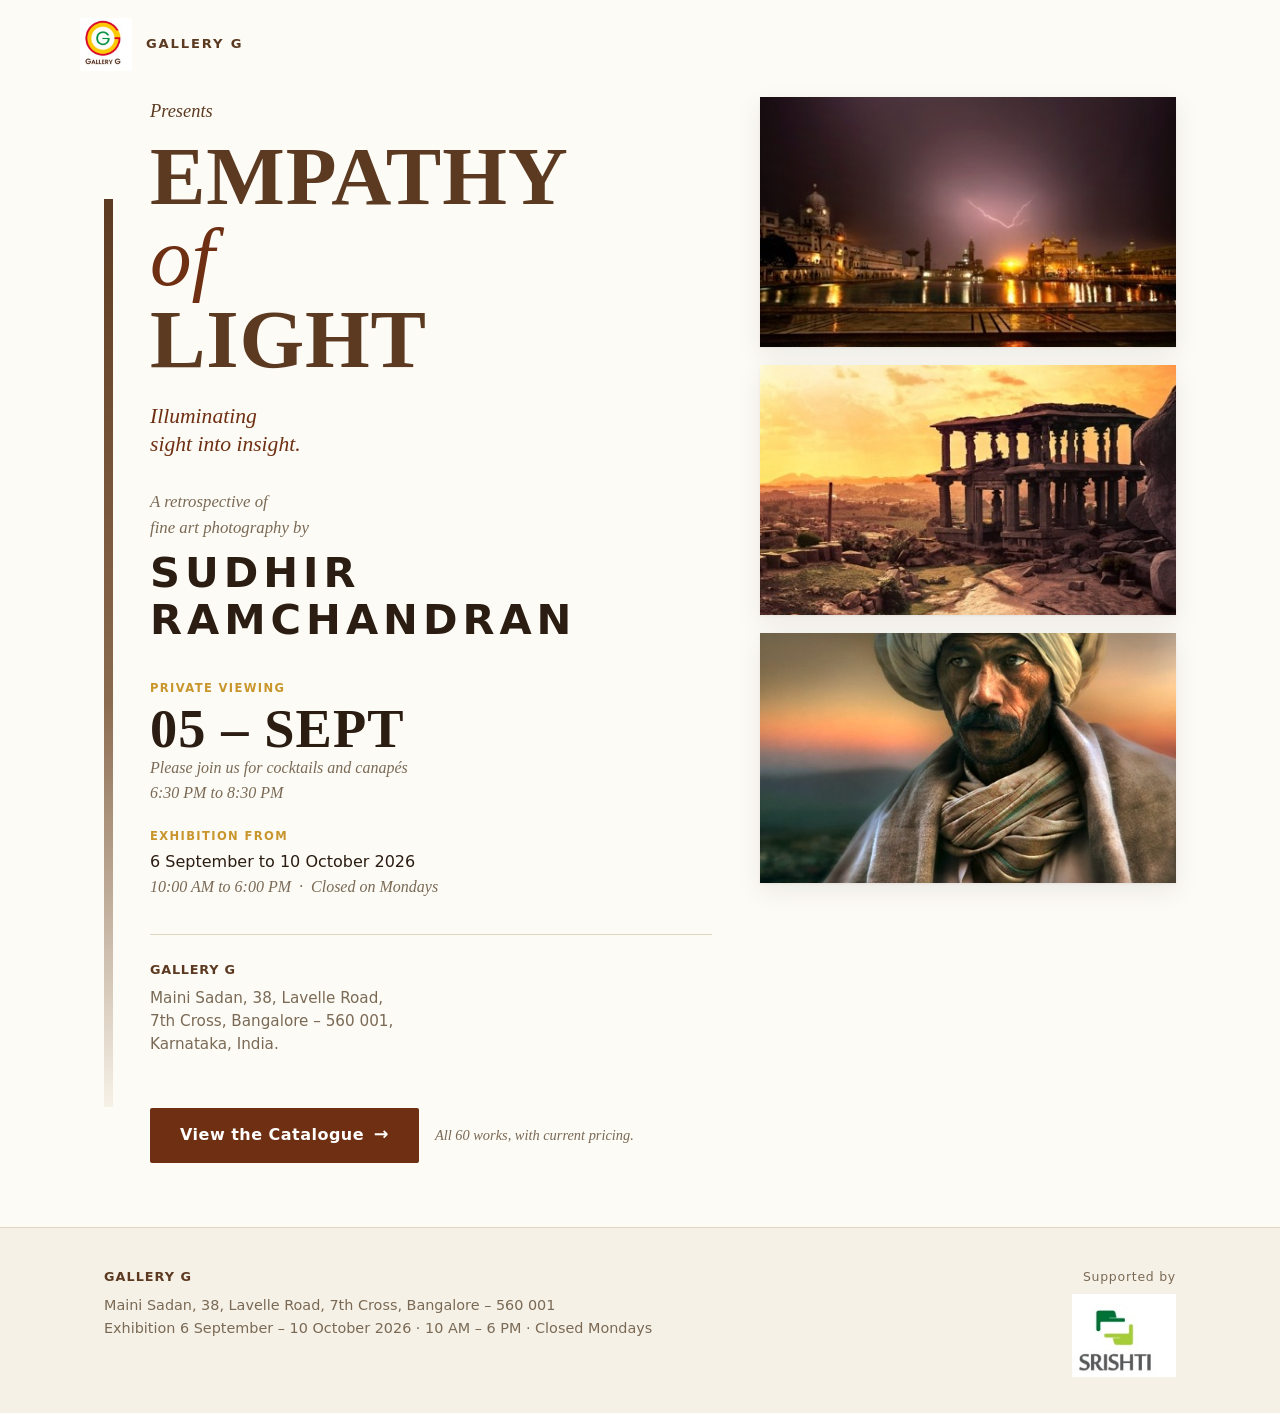
==== index.html @ 8a42157f "EMPATHY of LIGHT — landing page + live catalogue Static two-page site for Gallery G's Sudhir Ramchan" ====
<!doctype html>
<html lang="en">
<head>
<meta charset="utf-8">
<meta name="viewport" content="width=device-width, initial-scale=1">
<title>EMPATHY of LIGHT — Sudhir Ramchandran · Gallery G</title>
<meta name="description" content="Gallery G presents EMPATHY of LIGHT, a retrospective of fine art photography by Sudhir Ramchandran. 6 September to 10 October 2026, Lavelle Road, Bangalore.">
<link rel="stylesheet" href="assets/css/styles.css">
</head>
<body>

<header class="wrap brandbar">
  <img src="assets/img/gallery-g-logo.png" alt="Gallery G">
  <span class="wordmark">Gallery&nbsp;G</span>
</header>

<main class="wrap invite">
  <div class="invite-grid">
    <div class="invite-text">
      <p class="presents">Presents</p>

      <h1 class="title-lockup hero"><span>Empathy</span><span class="of">of</span><span>Light</span></h1>

      <p class="tagline">Illuminating<br>sight into insight.</p>

      <p class="retro">A retrospective of<br>fine art photography by</p>
      <p class="artist hero">Sudhir<br>Ramchandran</p>

      <div class="meta-block">
        <p class="kicker">Private viewing</p>
        <p class="dateline">05&nbsp;&ndash;&nbsp;SEPT</p>
        <p class="soft">Please join us for cocktails and canap&eacute;s</p>
        <p class="soft">6:30&nbsp;PM to 8:30&nbsp;PM</p>
      </div>

      <div class="meta-block">
        <p class="kicker">Exhibition from</p>
        <p>6&nbsp;September to 10&nbsp;October&nbsp;2026</p>
        <p class="soft">10:00&nbsp;AM to 6:00&nbsp;PM &nbsp;&middot;&nbsp; Closed on Mondays</p>
      </div>

      <address class="address">
        <span class="name">Gallery G</span>
        <p>Maini Sadan, 38, Lavelle Road,<br>
           7th Cross, Bangalore &ndash; 560&nbsp;001,<br>
           Karnataka, India.</p>
      </address>

      <div class="cta-row">
        <a class="btn" href="catalog.html">View the Catalogue <span class="arw">&rarr;</span></a>
        <span class="cta-note">All 60 works, with current pricing.</span>
      </div>
    </div>

    <div class="hero-stack">
      <figure><img src="thumbs/14-arch-02-venice-burst.jpg"
        alt="The Golden Temple, Amritsar, at night with a bolt of lightning over the sacred pool"></figure>
      <figure><img src="thumbs/31-heritage-01-hampi-mandapa-sunset.jpg"
        alt="A stone pillared mandapa on a boulder hill at Hampi, at golden sunset"></figure>
      <figure><img src="thumbs/45-port-02-turban-man.jpg"
        alt="Close-up portrait of an elderly man in a turban against a dusk sky"></figure>
    </div>
  </div>
</main>

<footer class="site-foot">
  <div class="wrap">
    <div class="f-gallery">
      <span class="name">Gallery G</span>
      <p>Maini Sadan, 38, Lavelle Road, 7th Cross, Bangalore &ndash; 560 001<br>
         Exhibition 6 September &ndash; 10 October 2026 &middot; 10 AM &ndash; 6 PM &middot; Closed Mondays</p>
    </div>
    <div class="f-support">
      <span class="lbl">Supported by</span>
      <img src="assets/img/srishti-logo.png" alt="Srishti">
    </div>
  </div>
</footer>

</body>
</html>
---- assets/css/styles.css ----
/* ============================================================
   EMPATHY of LIGHT — Gallery G
   Theme lifted from the printed invitation card.
   ============================================================ */

:root{
  --cocoa:#5c3a21;
  --cocoa-deep:#6f2f12;
  --cocoa-ink:#2b1d12;
  --cream:#f6f1e7;
  --paper:#fdfbf6;
  --gold:#c8962c;
  --muted:#7a6a55;
  --line:#e0d5c1;
  --shadow:0 1px 2px rgba(43,29,18,.06), 0 8px 24px rgba(43,29,18,.08);
  --serif:"Iowan Old Style","Palatino Linotype",Palatino,Georgia,"Times New Roman",serif;
  --sans:system-ui,-apple-system,"Segoe UI",Roboto,Helvetica,Arial,sans-serif;
  --wrap:1120px;
}

*,*::before,*::after{box-sizing:border-box}
html{-webkit-text-size-adjust:100%}
body{
  margin:0;
  background:var(--paper);
  color:var(--cocoa-ink);
  font-family:var(--sans);
  font-size:16px;
  line-height:1.55;
  -webkit-font-smoothing:antialiased;
}
img{max-width:100%;display:block}
a{color:var(--cocoa-deep)}
[hidden]{display:none!important}

.wrap{max-width:var(--wrap);margin:0 auto;padding:0 24px}

/* ---- shared brand bits ------------------------------------- */
.brandbar{
  display:flex;align-items:center;gap:14px;
  padding:18px 0;
}
.brandbar img{width:52px;height:auto}
.brandbar .wordmark{
  font-family:var(--sans);
  font-weight:700;letter-spacing:.14em;text-transform:uppercase;
  font-size:.82rem;color:var(--cocoa);
}

.title-lockup{
  font-family:var(--serif);
  text-transform:uppercase;
  font-weight:700;
  letter-spacing:.01em;
  line-height:.98;
  color:var(--cocoa);
  margin:0;
}
.title-lockup > span{display:block}
.title-lockup .of{
  text-transform:lowercase;
  font-style:italic;
  font-weight:400;
  letter-spacing:0;
  color:var(--cocoa-deep);
}

.artist{
  font-family:var(--sans);
  font-weight:700;
  text-transform:uppercase;
  letter-spacing:.12em;
  line-height:1.15;
  color:var(--cocoa-ink);
  margin:0;
}

/* ============================================================
   LANDING  (index.html)
   ============================================================ */
.invite{
  position:relative;
  padding:8px 24px 64px;
}
.invite::before{           /* left cocoa rule, echoing the flyer */
  content:"";
  position:absolute;left:24px;top:110px;bottom:120px;width:9px;
  background:linear-gradient(180deg,var(--cocoa),#8a6a4e 55%,var(--cream));
}
@media (min-width:861px){ .invite-grid{padding-left:46px} }
@media (max-width:860px){ .invite::before{display:none} }

.invite-grid{
  display:grid;
  grid-template-columns:1.15fr .85fr;
  gap:48px;
  align-items:start;
}
@media (max-width:860px){
  .invite-grid{grid-template-columns:1fr;gap:32px}
}

.presents{
  font-family:var(--serif);font-style:italic;font-size:1.15rem;
  color:var(--cocoa);margin:0 0 10px;
}
.title-lockup.hero{ font-size:clamp(3rem,9vw,5.2rem);margin-bottom:22px }
.tagline{
  font-family:var(--serif);font-style:italic;font-size:1.35rem;
  color:var(--cocoa-deep);margin:0 0 30px;line-height:1.3;
}
.retro{
  font-family:var(--serif);font-style:italic;font-size:1.05rem;
  color:var(--muted);margin:0 0 8px;
}
.artist.hero{ font-size:clamp(1.8rem,5vw,2.6rem);margin-bottom:36px }

.meta-block{ margin:0 0 22px }
.meta-block .kicker{
  font-weight:700;text-transform:uppercase;letter-spacing:.12em;
  font-size:.72rem;color:var(--gold);margin:0 0 4px;
}
.dateline{
  font-family:var(--serif);font-weight:700;
  font-size:clamp(2.4rem,7vw,3.4rem);letter-spacing:.02em;
  color:var(--cocoa-deep);line-height:1;margin:0 0 10px;
}
.meta-block p{margin:0;color:var(--cocoa-ink)}
.meta-block .soft{font-family:var(--serif);font-style:italic;color:var(--muted)}

.address{
  font-style:normal;
  margin-top:34px;padding-top:22px;border-top:1px solid var(--line);
}
.address .name{font-weight:700;letter-spacing:.06em;text-transform:uppercase;font-size:.8rem;color:var(--cocoa)}
.address p{margin:6px 0 0;color:var(--muted);font-size:.95rem;line-height:1.5}

.hero-stack{display:grid;gap:18px;align-content:space-between}
.hero-stack figure{margin:0;box-shadow:var(--shadow);background:var(--cream)}
.hero-stack img{width:100%;height:clamp(160px,27vw,250px);object-fit:cover}
@media (max-width:860px){ .hero-stack{align-content:start} }

.cta-row{
  margin-top:52px;display:flex;flex-wrap:wrap;gap:16px;align-items:center;
}
.btn{
  display:inline-flex;align-items:center;gap:.6em;
  background:var(--cocoa-deep);color:#fff;text-decoration:none;
  font-weight:600;letter-spacing:.03em;
  padding:15px 30px;border-radius:2px;
  transition:background .15s ease, transform .15s ease;
}
.btn:hover{background:#571f0b;transform:translateY(-1px)}
.btn .arw{font-size:1.1em;line-height:1}
.cta-note{color:var(--muted);font-size:.9rem;font-style:italic;font-family:var(--serif)}

/* ============================================================
   CATALOGUE  (catalog.html)
   ============================================================ */
.site-head{
  position:sticky;top:0;z-index:20;
  background:rgba(253,251,246,.92);
  backdrop-filter:saturate(1.1) blur(6px);
  border-bottom:1px solid var(--line);
}
.site-head .wrap{display:flex;align-items:center;gap:18px;height:64px}
.site-head img{width:34px}
.site-head .hd-title{
  font-family:var(--serif);text-transform:uppercase;font-weight:700;
  letter-spacing:.06em;color:var(--cocoa);font-size:1rem;
}
.site-head .hd-title .of{font-style:italic;text-transform:lowercase;font-weight:400}
.site-head .back{
  margin-left:auto;text-decoration:none;color:var(--muted);
  font-size:.85rem;letter-spacing:.04em;
}
.site-head .back:hover{color:var(--cocoa-deep)}

.cat-intro{padding:38px 0 8px}
.cat-intro h1{
  font-family:var(--serif);font-weight:700;color:var(--cocoa);
  font-size:clamp(1.6rem,4vw,2.2rem);margin:0 0 6px;
}
.cat-intro p{margin:0;color:var(--muted);max-width:60ch}

.controls{
  position:sticky;top:64px;z-index:15;
  background:var(--paper);
  padding:18px 0 14px;margin-bottom:8px;
  border-bottom:1px solid var(--line);
}
.search-wrap{position:relative;margin-bottom:14px}
.search-wrap input{
  width:100%;font:inherit;color:var(--cocoa-ink);
  padding:13px 16px 13px 42px;
  background:#fff;border:1px solid var(--line);border-radius:2px;
}
.search-wrap input:focus{outline:2px solid var(--gold);outline-offset:1px;border-color:transparent}
.search-wrap .mag{
  position:absolute;left:15px;top:50%;transform:translateY(-50%);
  color:var(--muted);font-size:1rem;pointer-events:none;
}

.chips{display:flex;flex-wrap:wrap;gap:8px}
.chip{
  font:inherit;font-size:.82rem;letter-spacing:.02em;
  padding:7px 14px;border-radius:999px;cursor:pointer;
  background:#fff;border:1px solid var(--line);color:var(--cocoa-ink);
  transition:all .12s ease;
}
.chip:hover{border-color:var(--cocoa)}
.chip[aria-pressed="true"]{background:var(--cocoa-deep);border-color:var(--cocoa-deep);color:#fff}

.count{
  margin:16px 0 22px;color:var(--muted);font-size:.85rem;
  letter-spacing:.04em;text-transform:uppercase;
}

.grid{
  display:grid;
  grid-template-columns:repeat(auto-fill,minmax(260px,1fr));
  gap:26px;
  padding-bottom:80px;
}
.card{
  background:#fff;border:1px solid var(--line);border-radius:3px;
  overflow:hidden;display:flex;flex-direction:column;
  box-shadow:var(--shadow);
}
.thumb{
  position:relative;aspect-ratio:4/3;background:var(--cream);overflow:hidden;
}
.thumb img{width:100%;height:100%;object-fit:cover}
.thumb.noimg{
  background:linear-gradient(135deg,var(--cocoa),#8a6a4e);
}
.thumb.noimg::after{
  content:"#" attr(data-no);
  position:absolute;inset:0;display:flex;align-items:center;justify-content:center;
  color:rgba(255,255,255,.85);font-family:var(--serif);font-size:1.6rem;letter-spacing:.05em;
}
.card .body{padding:16px 16px 14px;display:flex;flex-direction:column;gap:12px;flex:1}
.card .desc{margin:0;font-size:.95rem;line-height:1.4;color:var(--cocoa-ink)}
.card .meta{
  margin:0;display:grid;grid-template-columns:auto 1fr;gap:3px 14px;
  font-size:.8rem;border-top:1px solid var(--line);padding-top:12px;
}
.card .meta dt{color:var(--muted);text-transform:uppercase;letter-spacing:.06em;font-size:.68rem;align-self:center}
.card .meta dd{margin:0;font-weight:600;color:var(--cocoa-ink)}
.card .meta dd.price{color:var(--cocoa-deep)}
.card .enquire{
  margin-top:auto;align-self:flex-start;
  font-size:.82rem;font-weight:600;letter-spacing:.03em;
  text-decoration:none;color:var(--cocoa-deep);
  border-bottom:1px solid currentColor;padding-bottom:1px;
}
.card .enquire:hover{color:#571f0b}

.state{
  grid-column:1/-1;text-align:center;color:var(--muted);
  font-family:var(--serif);font-style:italic;font-size:1.1rem;padding:60px 0;
}
.banner{
  grid-column:1/-1;
  background:var(--cocoa-deep);color:#fff;border-radius:2px;
  padding:16px 20px;font-size:.92rem;
}
.banner button{
  font:inherit;margin-left:12px;color:#fff;background:transparent;
  border:1px solid rgba(255,255,255,.5);border-radius:2px;padding:4px 12px;cursor:pointer;
}

/* ---- shared footer --------------------------------------- */
.site-foot{
  border-top:1px solid var(--line);background:var(--cream);
}
.site-foot .wrap{
  display:flex;flex-wrap:wrap;gap:28px 48px;align-items:flex-start;
  padding:36px 24px;
}
.site-foot .f-gallery .name{
  font-weight:700;text-transform:uppercase;letter-spacing:.08em;
  font-size:.8rem;color:var(--cocoa);
}
.site-foot .f-gallery p{margin:6px 0 0;color:var(--muted);font-size:.9rem;line-height:1.55}
.site-foot .f-support{margin-left:auto;text-align:right}
.site-foot .f-support .lbl{color:var(--muted);font-size:.78rem;letter-spacing:.06em}
.site-foot .f-support img{width:104px;margin-top:6px;margin-left:auto}

@media (max-width:640px){
  .wrap{padding:0 18px}
  .site-foot .f-support{margin-left:0;text-align:left}
  .site-foot .f-support img{margin-left:0}
}
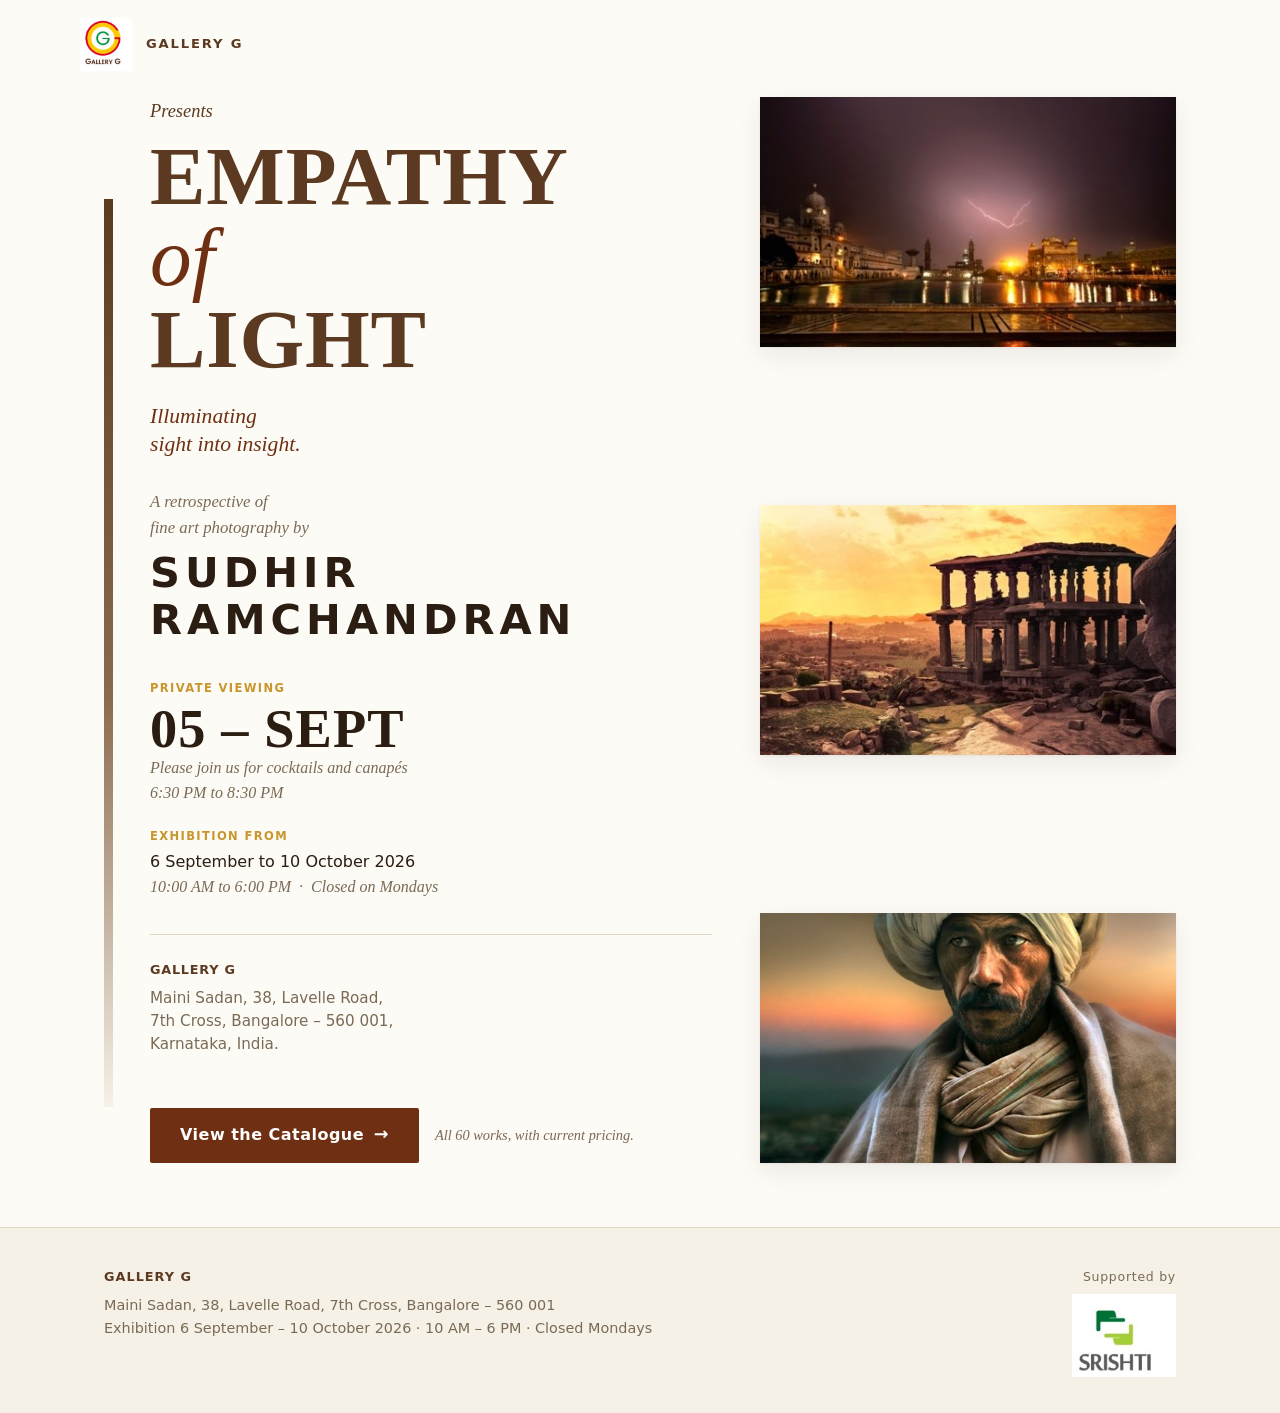
==== commit 06fd6fca: "Centre the summary columns, fit it to two pages, retire catalog.html The summary's two money columns" ====
--- a/index.html
+++ b/index.html
@@ -47,7 +47,7 @@
       </address>
 
       <div class="cta-row">
-        <a class="btn" href="catalog.html">View the Catalogue <span class="arw">&rarr;</span></a>
+        <a class="btn" href="reference.html">View the Catalogue <span class="arw">&rarr;</span></a>
         <span class="cta-note">All 60 works, with current pricing.</span>
       </div>
     </div>
--- a/assets/css/styles.css
+++ b/assets/css/styles.css
@@ -135,7 +135,7 @@
 .address .name{font-weight:700;letter-spacing:.06em;text-transform:uppercase;font-size:.8rem;color:var(--cocoa)}
 .address p{margin:6px 0 0;color:var(--muted);font-size:.95rem;line-height:1.5}
 
-.hero-stack{display:grid;gap:18px;align-content:space-between}
+.hero-stack{display:grid;gap:18px;align-self:stretch;align-content:space-between}
 .hero-stack figure{margin:0;box-shadow:var(--shadow);background:var(--cream)}
 .hero-stack img{width:100%;height:clamp(160px,27vw,250px);object-fit:cover}
 @media (max-width:860px){ .hero-stack{align-content:start} }
@@ -225,8 +225,13 @@
 .card{
   background:#fff;border:1px solid var(--line);border-radius:3px;
   overflow:hidden;display:flex;flex-direction:column;
-  box-shadow:var(--shadow);
-}
+  box-shadow:var(--shadow);cursor:pointer;
+  transition:transform .12s ease, box-shadow .12s ease, border-color .12s ease;
+}
+.card:hover{transform:translateY(-2px);border-color:var(--cocoa);
+  box-shadow:0 2px 4px rgba(43,29,18,.08),0 14px 34px rgba(43,29,18,.13)}
+.card:focus-visible{outline:2px solid var(--gold);outline-offset:2px}
+.card:hover .card-hint{color:var(--cocoa-deep)}
 .thumb{
   position:relative;aspect-ratio:4/3;background:var(--cream);overflow:hidden;
 }
@@ -248,13 +253,10 @@
 .card .meta dt{color:var(--muted);text-transform:uppercase;letter-spacing:.06em;font-size:.68rem;align-self:center}
 .card .meta dd{margin:0;font-weight:600;color:var(--cocoa-ink)}
 .card .meta dd.price{color:var(--cocoa-deep)}
-.card .enquire{
-  margin-top:auto;align-self:flex-start;
-  font-size:.82rem;font-weight:600;letter-spacing:.03em;
-  text-decoration:none;color:var(--cocoa-deep);
-  border-bottom:1px solid currentColor;padding-bottom:1px;
-}
-.card .enquire:hover{color:#571f0b}
+.card .card-hint{
+  margin-top:auto;font-size:.76rem;letter-spacing:.02em;
+  color:var(--muted);transition:color .12s ease;
+}
 
 .state{
   grid-column:1/-1;text-align:center;color:var(--muted);
@@ -292,3 +294,96 @@
   .site-foot .f-support{margin-left:0;text-align:left}
   .site-foot .f-support img{margin-left:0}
 }
+
+/* ============================================================
+   POPUP  (photograph → sizes & stock)
+   ============================================================ */
+body.modal-open{overflow:hidden}
+.modal{
+  position:fixed;inset:0;z-index:60;
+  display:flex;align-items:flex-start;justify-content:center;
+  padding:40px 20px;
+  background:rgba(30,18,10,.55);
+  overflow-y:auto;
+  -webkit-backdrop-filter:blur(2px);backdrop-filter:blur(2px);
+}
+.modal-body{
+  position:relative;width:100%;max-width:720px;
+  background:var(--paper);border-radius:4px;
+  box-shadow:0 20px 60px rgba(20,12,6,.4);
+  padding:34px;
+}
+.m-close{
+  position:absolute;top:12px;right:14px;
+  font:inherit;font-size:1.5rem;line-height:1;
+  width:38px;height:38px;border-radius:50%;
+  border:1px solid var(--line);background:#fff;color:var(--muted);cursor:pointer;
+}
+.m-close:hover{color:var(--cocoa-deep);border-color:var(--cocoa)}
+
+.m-head{display:grid;grid-template-columns:230px 1fr;gap:26px;align-items:start}
+.m-figure{margin:0;border-radius:3px;overflow:hidden;background:var(--cream);aspect-ratio:4/3}
+.m-figure img{width:100%;height:100%;object-fit:cover;display:block}
+.m-figure.noimg{background:linear-gradient(135deg,var(--cocoa),#8a6a4e);position:relative}
+.m-figure.noimg::after{
+  content:"#" attr(data-no);position:absolute;inset:0;
+  display:flex;align-items:center;justify-content:center;
+  color:rgba(255,255,255,.85);font-family:var(--serif);font-size:1.6rem;
+}
+.m-cat{margin:0 0 4px;font-size:.74rem;letter-spacing:.08em;text-transform:uppercase;color:var(--muted)}
+.m-title{
+  font-family:var(--serif);font-weight:700;color:var(--cocoa);
+  font-size:1.3rem;line-height:1.25;margin:0 0 16px;
+}
+
+.section-label{
+  margin:0 0 6px;font-size:.7rem;font-weight:700;letter-spacing:.1em;
+  text-transform:uppercase;color:var(--gold);
+}
+.wall-piece{border-left:3px solid var(--cocoa);padding-left:14px}
+.wall-price{
+  font-family:var(--serif);font-weight:700;color:var(--cocoa-deep);
+  font-size:1.5rem;margin:0 0 4px;
+}
+.wall-spec{margin:0 0 4px;font-size:.85rem;color:var(--cocoa-ink)}
+.wall-note{margin:0;font-size:.8rem;font-style:italic;color:var(--muted);font-family:var(--serif)}
+
+.m-stock{margin-top:30px;border-top:1px solid var(--line);padding-top:22px}
+.stock-intro{margin:0 0 14px;font-size:.85rem;color:var(--muted);line-height:1.5}
+.stock-empty{
+  margin:0;padding:16px;background:var(--cream);border-radius:3px;
+  font-size:.9rem;color:var(--muted);font-style:italic;font-family:var(--serif);
+}
+.stock-wrap{overflow-x:auto;-webkit-overflow-scrolling:touch}
+table.stock{width:100%;min-width:440px;border-collapse:collapse;font-size:.88rem}
+table.stock th{
+  text-align:left;font-size:.68rem;text-transform:uppercase;letter-spacing:.06em;
+  color:var(--muted);font-weight:700;padding:0 12px 8px;border-bottom:1px solid var(--line);
+}
+table.stock td{padding:11px 12px;border-bottom:1px solid var(--line);color:var(--cocoa-ink);vertical-align:top}
+table.stock td:first-child{white-space:nowrap}
+table.stock .num{text-align:right;white-space:nowrap}
+table.stock td.note{font-size:.82rem;color:var(--muted);min-width:120px}
+table.stock tr.oos td{color:var(--muted)}
+.tag-oos{
+  display:inline-block;font-size:.68rem;letter-spacing:.04em;text-transform:uppercase;
+  background:var(--cream);color:var(--muted);border:1px solid var(--line);
+  padding:2px 8px;border-radius:999px;
+}
+
+.m-foot{margin-top:26px}
+.btn-mail{
+  display:inline-flex;align-items:center;gap:.5em;
+  background:var(--cocoa-deep);color:#fff;text-decoration:none;
+  font-size:.9rem;font-weight:600;letter-spacing:.02em;
+  padding:12px 22px;border-radius:2px;
+}
+.btn-mail:hover{background:#571f0b}
+
+@media (max-width:620px){
+  .modal{padding:0}
+  .modal-body{max-width:none;min-height:100%;border-radius:0;padding:26px 20px 40px}
+  .m-head{grid-template-columns:1fr;gap:16px}
+  .m-figure{max-width:280px}
+  table.stock{font-size:.83rem}
+}
